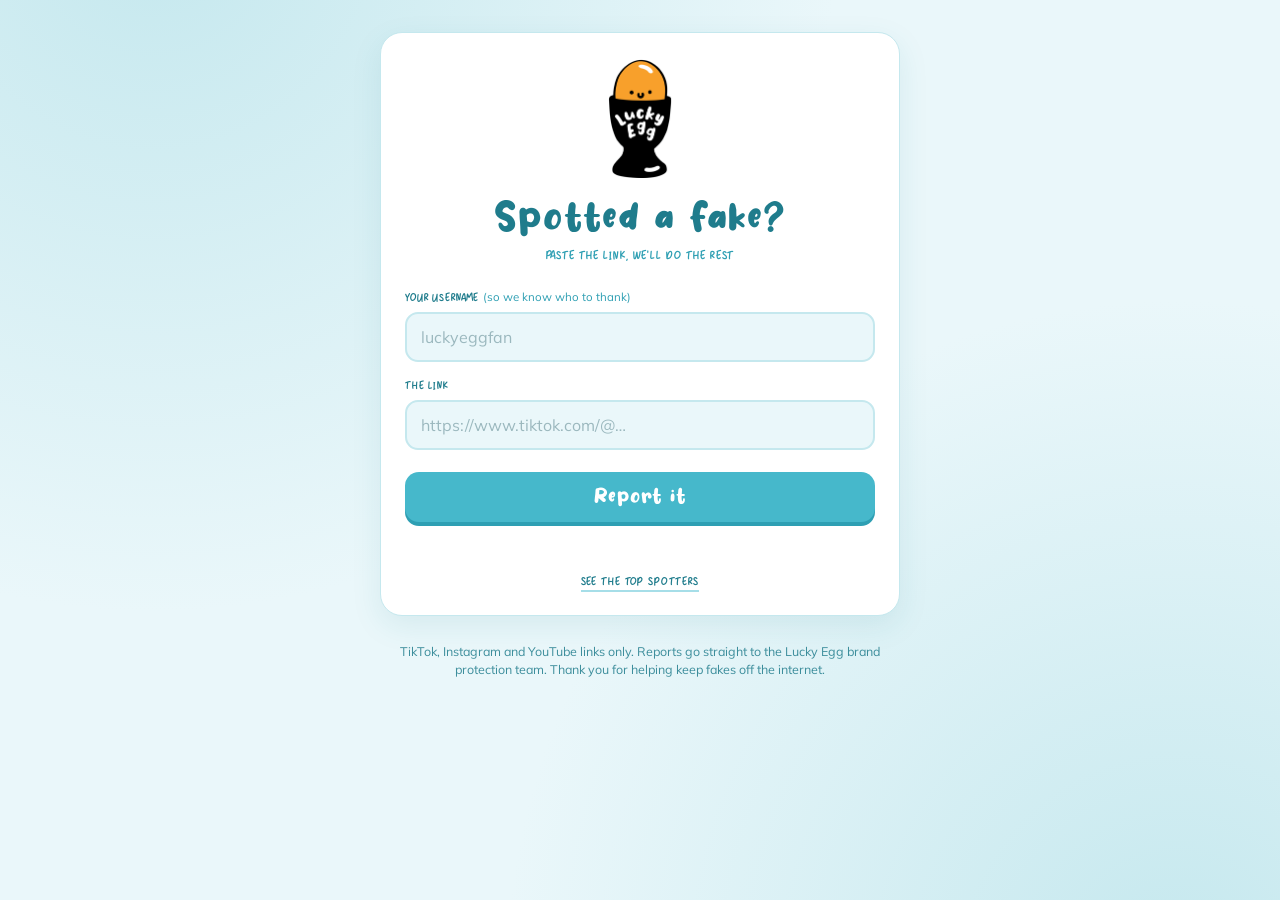
==== index.html @ 41bd1422 "Eggsternal: link-only reporting form and partner leaderboard Two public pages and nothing else. Repo" ====
<!doctype html>
<html lang="en">
<head>
<meta charset="utf-8">
<meta name="viewport" content="width=device-width, initial-scale=1">
<meta name="robots" content="noindex, nofollow">
<meta name="description" content="Report a fake or copied Lucky Egg product you've spotted on TikTok, Instagram or YouTube.">
<title>Report a fake · Lucky Egg</title>
<link rel="icon" href="logo.png">
<link rel="stylesheet" href="style.css">
</head>
<body>

<main class="card">
  <img class="logo" src="logo.png" alt="Lucky Egg">
  <h1>Spotted a fake?</h1>
  <p class="sub">Paste the link, we'll do the rest</p>

  <form id="f" novalidate>
    <div class="field">
      <label for="handle">Your username <span class="hint">(so we know who to thank)</span></label>
      <input id="handle" name="handle" type="text" autocomplete="username"
             inputmode="text" placeholder="luckyeggfan" maxlength="30" autocapitalize="none" spellcheck="false">
    </div>

    <div class="field">
      <label for="url">The link</label>
      <input id="url" name="url" type="url" inputmode="url"
             placeholder="https://www.tiktok.com/@…" maxlength="500" autocapitalize="none" spellcheck="false">
    </div>

    <div class="trap" aria-hidden="true">
      <label for="website">Website</label>
      <input id="website" name="website" type="text" tabindex="-1" autocomplete="off">
    </div>

    <button id="btn" type="submit">Report it</button>
    <div id="msg" class="msg" role="status" aria-live="polite"></div>
    <div id="count" class="count"></div>
  </form>

  <p class="nav"><a href="leaderboard.html">See the top spotters</a></p>
</main>

<footer>
  TikTok, Instagram and YouTube links only. Reports go straight to the Lucky Egg
  brand protection team. Thank you for helping keep fakes off the internet.
</footer>

<script>
const SUPABASE_URL = "https://ecpwutlxsuskbtmobjpb.supabase.co";
const SUPABASE_KEY = "sb_publishable_JVl256qyNk7oG7as2L7NXg_OIikEOcg";

const f = document.getElementById("f");
const btn = document.getElementById("btn");
const msg = document.getElementById("msg");
const countEl = document.getElementById("count");
const handleEl = document.getElementById("handle");
const urlEl = document.getElementById("url");
let sent = 0;

// Remember the handle so a partner reporting several links types it once.
try { const h = localStorage.getItem("eggsternal_handle"); if (h) handleEl.value = h; } catch (e) {}

function show(kind, text){ msg.className = "msg show " + kind; msg.textContent = text; }

f.addEventListener("submit", async (ev) => {
  ev.preventDefault();
  const handle = handleEl.value.trim().replace(/^@+/, "");
  const url = urlEl.value.trim();
  if (!handle){ show("err", "Please add your username."); handleEl.focus(); return; }
  if (!url){ show("err", "Please paste a link."); urlEl.focus(); return; }

  btn.disabled = true;
  const label = btn.textContent;
  btn.textContent = "Sending…";
  msg.className = "msg";

  try {
    const res = await fetch(SUPABASE_URL + "/rest/v1/rpc/eggsternal_submit", {
      method: "POST",
      headers: { "Content-Type": "application/json", apikey: SUPABASE_KEY,
                 Authorization: "Bearer " + SUPABASE_KEY },
      body: JSON.stringify({
        p_handle: handle,
        p_url: url,
        p_website: document.getElementById("website").value
      })
    });
    if (!res.ok) throw new Error("http " + res.status);
    const out = await res.json();

    if (out && out.ok && out.status === "added"){
      try { localStorage.setItem("eggsternal_handle", handle); } catch (e) {}
      sent++;
      show("ok", "Got it, thank you. Our team will take a look.");
      urlEl.value = "";
      countEl.textContent = sent === 1 ? "1 link reported" : sent + " links reported";
      urlEl.focus();
    } else if (out && out.ok && out.status === "duplicate"){
      try { localStorage.setItem("eggsternal_handle", handle); } catch (e) {}
      show("dupe", "Good spot, that one is already on our list.");
      urlEl.value = "";
      urlEl.focus();
    } else {
      show("err", (out && out.error) || "Something went wrong. Please try again.");
    }
  } catch (err) {
    show("err", "Couldn't send that just now. Please check your connection and try again.");
  } finally {
    btn.disabled = false;
    btn.textContent = label;
  }
});
</script>
</body>
</html>
---- style.css ----
/* Eggsternal — Lucky Egg house style.
   Blue leads everywhere; orange/yellow/pink appear only as small highlights. */

@font-face { font-family:"Wash Your Hand"; src:url("fonts/WashYourHand.ttf") format("truetype"); font-display:swap }
@font-face { font-family:"Back Home";      src:url("fonts/BackHome.otf")      format("opentype"); font-display:swap }
@font-face { font-family:"Menco Fallback"; src:url("fonts/Mulish.ttf")        format("truetype"); font-weight:100 900; font-display:swap }

:root{
  --sky-50:#EAF7FA; --sky-100:#D4EEF3; --sky-200:#C5E8EE; --sky-300:#A6DEE8;
  --sky-400:#6ECCDC; --sky-500:#46B8CB; --sky-600:#2E9FB3; --sky-700:#1F7C8C;
  --ink:#121417; --white:#fff;
  --orange:#F9A12B; --yellow:#FCD829; --pink:#EF5798;
  --font-display:"Wash Your Hand","Back Home",system-ui,sans-serif;
  --font-subhead:"Back Home","Wash Your Hand",system-ui,sans-serif;
  --font-body:"Menco","Menco Fallback","Mulish",system-ui,-apple-system,"Segoe UI",sans-serif;
}

*{box-sizing:border-box}
html,body{margin:0}
body{
  font-family:var(--font-body); color:var(--ink);
  background:var(--sky-50);
  background-image:radial-gradient(circle at 12% -8%, var(--sky-200) 0, rgba(197,232,238,0) 46%),
                   radial-gradient(circle at 92% 108%, var(--sky-200) 0, rgba(197,232,238,0) 44%);
  background-attachment:fixed;
  -webkit-font-smoothing:antialiased;
  display:flex; flex-direction:column; align-items:center;
  min-height:100vh; padding:32px 18px 48px;
}

.logo{width:64px; height:auto; display:block; margin:0 auto 18px}

h1{
  font-family:var(--font-display); letter-spacing:.025em; font-weight:400;
  font-size:2.6rem; line-height:1.05; text-align:center;
  margin:0 0 10px; color:var(--sky-700);
}
.sub{
  font-family:var(--font-subhead); letter-spacing:.075em; text-transform:uppercase;
  font-size:.78rem; color:var(--sky-600); text-align:center; margin:0 0 26px;
}

.card{
  width:100%; max-width:520px; background:var(--white);
  border:1px solid var(--sky-200); border-radius:22px;
  padding:26px 24px; box-shadow:0 10px 30px rgba(31,124,140,.10);
}

.field{margin-bottom:18px}
label{
  display:block; font-family:var(--font-subhead); letter-spacing:.075em;
  text-transform:uppercase; font-size:.72rem; color:var(--sky-700); margin-bottom:7px;
}
.hint{font-family:var(--font-body); letter-spacing:0; text-transform:none; color:var(--sky-600); font-size:.72rem}

input[type=text], input[type=url]{
  width:100%; font-family:var(--font-body); font-size:1rem; color:var(--ink);
  padding:13px 14px; background:var(--sky-50);
  border:2px solid var(--sky-200); border-radius:13px; outline:none;
  transition:border-color .15s, background .15s;
}
input:focus{border-color:var(--sky-400); background:var(--white)}
input::placeholder{color:#9bb8be}

button{
  width:100%; cursor:pointer; font-family:var(--font-display); letter-spacing:.025em;
  font-size:1.35rem; color:var(--white); background:var(--sky-500);
  border:none; border-radius:14px; padding:14px 18px; margin-top:4px;
  box-shadow:0 4px 0 var(--sky-600); transition:transform .08s, background .15s;
}
button:hover:not(:disabled){background:var(--sky-600); box-shadow:0 4px 0 var(--sky-700)}
button:active:not(:disabled){transform:translateY(3px); box-shadow:0 1px 0 var(--sky-700)}
button:disabled{opacity:.55; cursor:default}

/* Hidden spam trap. Kept out of the tab order and off screen rather than
   display:none, which some bots know to skip. */
.trap{position:absolute; left:-9999px; width:1px; height:1px; overflow:hidden}

.msg{
  display:none; margin-top:16px; padding:12px 14px; border-radius:12px;
  font-size:.92rem; line-height:1.45;
}
.msg.show{display:block}
.msg.ok  {background:var(--sky-100); border:1px solid var(--sky-300); color:var(--sky-700)}
.msg.dupe{background:#FFF6E3;       border:1px solid var(--orange);  color:#8a5a08}
.msg.err {background:#FDEBF3;       border:1px solid var(--pink);    color:#93265a}

.count{margin-top:12px; text-align:center; font-size:.8rem; color:var(--sky-600); min-height:1em}

.nav{margin:22px 0 0; text-align:center}
.nav a{
  font-family:var(--font-subhead); letter-spacing:.075em; text-transform:uppercase;
  font-size:.74rem; color:var(--sky-700); text-decoration:none;
  border-bottom:2px solid var(--sky-300); padding-bottom:2px;
}
.nav a:hover{color:var(--sky-600); border-color:var(--sky-500)}

footer{
  max-width:520px; margin-top:26px; text-align:center;
  font-size:.78rem; line-height:1.5; color:var(--sky-700); opacity:.85;
}

/* ── Leaderboard ───────────────────────────────────────────────────────── */
table{width:100%; border-collapse:collapse; font-size:.94rem}
thead th{
  font-family:var(--font-subhead); letter-spacing:.075em; text-transform:uppercase;
  font-size:.68rem; color:var(--sky-700); text-align:left;
  padding:0 8px 10px; border-bottom:2px solid var(--sky-200); white-space:nowrap;
}
tbody td{padding:11px 8px; border-bottom:1px solid var(--sky-100); vertical-align:middle}
tbody tr:last-child td{border-bottom:none}
td.place{
  font-family:var(--font-display); letter-spacing:.025em;
  font-size:1.2rem; color:var(--sky-500); width:1.6em;
}
tr.top1 td.place{color:var(--orange)}
tr.top2 td.place{color:var(--sky-600)}
tr.top3 td.place{color:var(--pink)}
td.handle{font-weight:600; word-break:break-word}
td.num{text-align:right; font-variant-numeric:tabular-nums; white-space:nowrap}
td.removed{color:var(--sky-600)}
.empty{text-align:center; color:var(--sky-600); padding:26px 8px; line-height:1.6}

.totals{
  display:flex; gap:10px; max-width:520px; width:100%; margin-bottom:16px;
}
.stat{
  flex:1; background:var(--white); border:1px solid var(--sky-200);
  border-radius:16px; padding:14px 10px; text-align:center;
}
.stat b{
  display:block; font-family:var(--font-display); letter-spacing:.025em;
  font-size:1.9rem; line-height:1.1; color:var(--sky-500);
}
.stat span{
  font-family:var(--font-subhead); letter-spacing:.075em; text-transform:uppercase;
  font-size:.64rem; color:var(--sky-700);
}

@media (max-width:460px){
  body{padding:22px 14px 36px}
  h1{font-size:2.05rem}
  .card{padding:22px 18px; border-radius:18px}
  .stat b{font-size:1.5rem}
  thead th, tbody td{padding-left:5px; padding-right:5px}
}
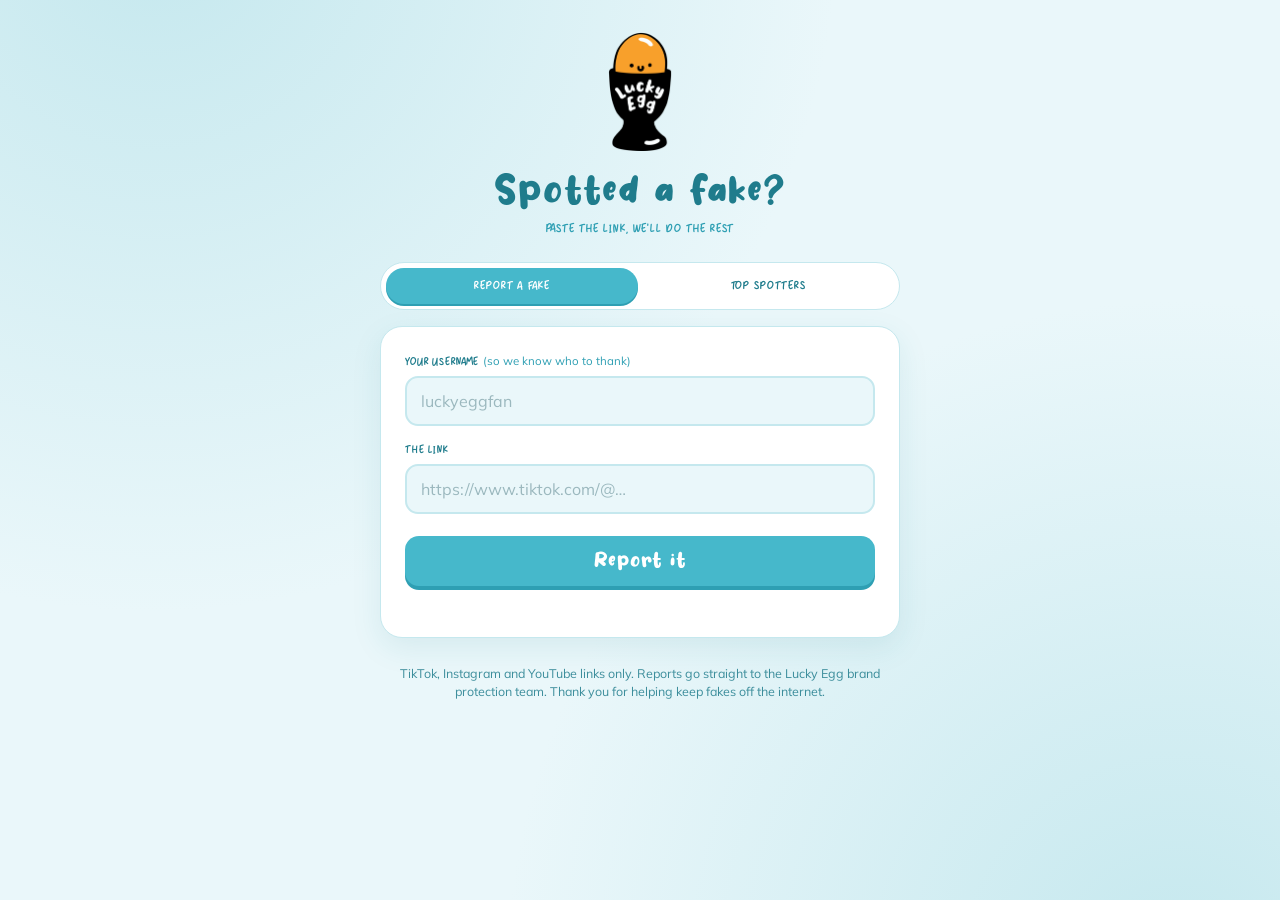
==== commit b5f73407: "Put the two pages behind a tab bar Report a fake and Top spotters are now a pair of tabs on both pag" ====
--- a/index.html
+++ b/index.html
@@ -11,11 +11,16 @@
 </head>
 <body>
 
+<img class="logo" src="logo.png" alt="Lucky Egg">
+<h1>Spotted a fake?</h1>
+<p class="sub">Paste the link, we'll do the rest</p>
+
+<nav class="tabs">
+  <a class="tab" href="index.html" aria-current="page">Report a fake</a>
+  <a class="tab" href="leaderboard.html">Top spotters</a>
+</nav>
+
 <main class="card">
-  <img class="logo" src="logo.png" alt="Lucky Egg">
-  <h1>Spotted a fake?</h1>
-  <p class="sub">Paste the link, we'll do the rest</p>
-
   <form id="f" novalidate>
     <div class="field">
       <label for="handle">Your username <span class="hint">(so we know who to thank)</span></label>
@@ -38,8 +43,6 @@
     <div id="msg" class="msg" role="status" aria-live="polite"></div>
     <div id="count" class="count"></div>
   </form>
-
-  <p class="nav"><a href="leaderboard.html">See the top spotters</a></p>
 </main>
 
 <footer>
@@ -87,7 +90,12 @@
         p_website: document.getElementById("website").value
       })
     });
-    if (!res.ok) throw new Error("http " + res.status);
+    if (!res.ok){
+      const detail = await res.text().catch(() => "");
+      const err = new Error("http " + res.status);
+      err.status = res.status; err.detail = detail;
+      throw err;
+    }
     const out = await res.json();
 
     if (out && out.ok && out.status === "added"){
@@ -106,7 +114,17 @@
       show("err", (out && out.error) || "Something went wrong. Please try again.");
     }
   } catch (err) {
-    show("err", "Couldn't send that just now. Please check your connection and try again.");
+    // Distinguish "the server said no" from "the request never left the page".
+    // The second is what happens when this file is opened from disk rather than
+    // served over https: the origin is null and the browser blocks the call.
+    console.error("Eggsternal submit failed:", err && err.status ? err.status : err, err && err.detail);
+    if (err && err.status){
+      show("err", "Couldn't send that just now, please try again. (Error " + err.status + ")");
+    } else if (location.protocol === "file:"){
+      show("err", "This page has to be opened over the web, not from a file on your computer.");
+    } else {
+      show("err", "Couldn't reach us just now. Please check your connection and try again.");
+    }
   } finally {
     btn.disabled = false;
     btn.textContent = label;
--- a/style.css
+++ b/style.css
@@ -87,13 +87,25 @@
 
 .count{margin-top:12px; text-align:center; font-size:.8rem; color:var(--sky-600); min-height:1em}
 
-.nav{margin:22px 0 0; text-align:center}
-.nav a{
+/* Two tabs, and only ever two: report a fake, or see the board. */
+.tabs{
+  display:flex; gap:4px; width:100%; max-width:520px; margin:0 0 16px;
+  background:var(--white); border:1px solid var(--sky-200);
+  border-radius:999px; padding:5px;
+}
+.tab{
+  flex:1; text-align:center; text-decoration:none;
   font-family:var(--font-subhead); letter-spacing:.075em; text-transform:uppercase;
-  font-size:.74rem; color:var(--sky-700); text-decoration:none;
-  border-bottom:2px solid var(--sky-300); padding-bottom:2px;
+  font-size:.76rem; line-height:1; color:var(--sky-700);
+  padding:12px 8px; border-radius:999px;
+  transition:background .15s, color .15s;
 }
-.nav a:hover{color:var(--sky-600); border-color:var(--sky-500)}
+.tab:hover{background:var(--sky-50)}
+.tab[aria-current="page"]{
+  background:var(--sky-500); color:var(--white);
+  box-shadow:0 2px 0 var(--sky-600);
+}
+.tab[aria-current="page"]:hover{background:var(--sky-500)}
 
 footer{
   max-width:520px; margin-top:26px; text-align:center;
